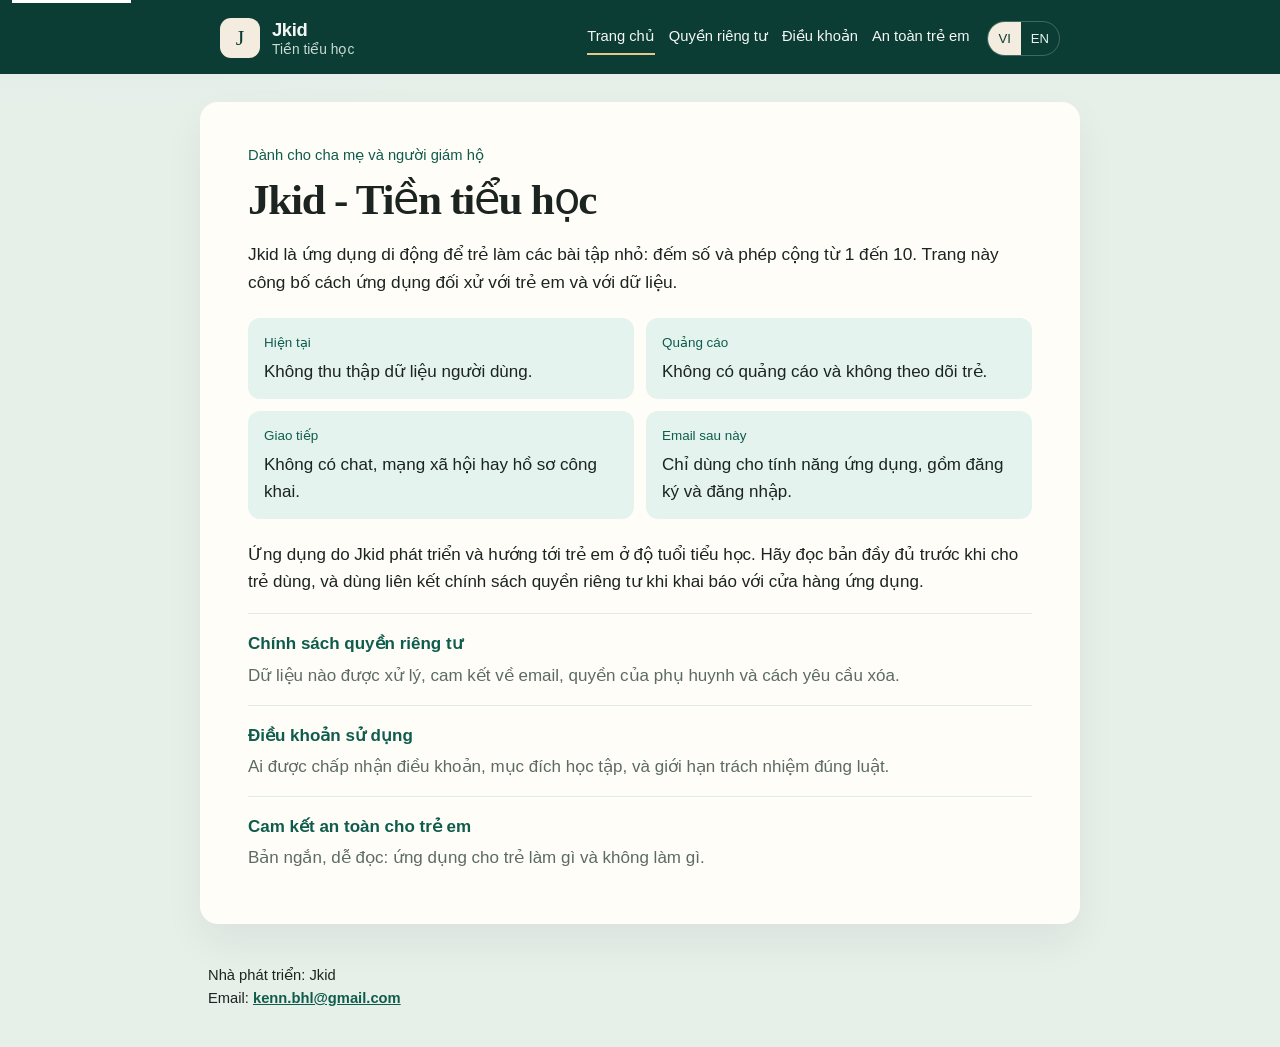
==== index.html @ 2e23b83e "First" ====
<!DOCTYPE html>
<html lang="vi">
<head>
  <meta charset="utf-8">
  <meta name="viewport" content="width=device-width, initial-scale=1">
  <title>Jkid - Tiền tiểu học · Chính sách</title>
  <meta name="description" content="Chính sách của Jkid - Tiền tiểu học: ứng dụng đếm số và phép cộng cho trẻ, hiện không thu thập dữ liệu người dùng.">
  <link rel="icon" href="favicon.svg" type="image/svg+xml">
  <link rel="stylesheet" href="styles.css">
</head>
<body
  data-title-vi="Jkid - Tiền tiểu học · Chính sách"
  data-title-en="Jkid - Tiền tiểu học · Policies"
  data-desc-vi="Chính sách của Jkid - Tiền tiểu học: ứng dụng đếm số và phép cộng cho trẻ, hiện không thu thập dữ liệu người dùng."
  data-desc-en="Policies for Jkid - Tiền tiểu học, a counting and addition app for children that does not collect user data today.">
  <a class="skip" href="#content" data-label-vi="Tới nội dung" data-label-en="Skip to content">Tới nội dung</a>
  <header class="mast">
    <div class="mast-inner">
      <a class="brand" data-keep-lang data-href="index.html" href="index.html">
        <span class="brand-mark" aria-hidden="true">J</span>
        <span class="brand-text">
          <strong class="brand-name">Jkid</strong>
          <span class="brand-sub" data-label-vi="Tiền tiểu học" data-label-en="Early primary math">Tiền tiểu học</span>
        </span>
      </a>
      <div class="mast-tools">
        <nav data-label-mode="aria" data-label-vi="Chính sách" data-label-en="Policies" aria-label="Chính sách">
          <a data-keep-lang data-href="index.html" href="index.html" aria-current="page" data-label-vi="Trang chủ" data-label-en="Home">Trang chủ</a>
          <a data-keep-lang data-href="privacy.html" href="privacy.html" data-label-vi="Quyền riêng tư" data-label-en="Privacy">Quyền riêng tư</a>
          <a data-keep-lang data-href="terms.html" href="terms.html" data-label-vi="Điều khoản" data-label-en="Terms">Điều khoản</a>
          <a data-keep-lang data-href="safety.html" href="safety.html" data-label-vi="An toàn trẻ em" data-label-en="Child safety">An toàn trẻ em</a>
        </nav>
        <div class="lang" role="group" data-label-mode="aria" data-label-vi="Ngôn ngữ" data-label-en="Language" aria-label="Ngôn ngữ">
          <button type="button" data-set-lang="vi" aria-pressed="true">VI</button>
          <button type="button" data-set-lang="en" aria-pressed="false">EN</button>
        </div>
      </div>
    </div>
  </header>
  <main id="content" class="sheet">
    <article data-lang-block="vi">
      <p class="kicker">Dành cho cha mẹ và người giám hộ</p>
      <h1>Jkid - Tiền tiểu học</h1>
      <p class="lead">Jkid là ứng dụng di động để trẻ làm các bài tập nhỏ: đếm số và phép cộng từ 1 đến 10. Trang này công bố cách ứng dụng đối xử với trẻ em và với dữ liệu.</p>
      <dl class="facts">
        <div>
          <dt>Hiện tại</dt>
          <dd>Không thu thập dữ liệu người dùng.</dd>
        </div>
        <div>
          <dt>Quảng cáo</dt>
          <dd>Không có quảng cáo và không theo dõi trẻ.</dd>
        </div>
        <div>
          <dt>Giao tiếp</dt>
          <dd>Không có chat, mạng xã hội hay hồ sơ công khai.</dd>
        </div>
        <div>
          <dt>Email sau này</dt>
          <dd>Chỉ dùng cho tính năng ứng dụng, gồm đăng ký và đăng nhập.</dd>
        </div>
      </dl>
      <p>Ứng dụng do <span data-developer-name>Jkid</span> phát triển và hướng tới trẻ em ở độ tuổi tiểu học. Hãy đọc bản đầy đủ trước khi cho trẻ dùng, và dùng liên kết chính sách quyền riêng tư khi khai báo với cửa hàng ứng dụng.</p>
      <ul class="docs">
        <li>
          <a data-keep-lang data-href="privacy.html" href="privacy.html">Chính sách quyền riêng tư</a>
          <p>Dữ liệu nào được xử lý, cam kết về email, quyền của phụ huynh và cách yêu cầu xóa.</p>
        </li>
        <li>
          <a data-keep-lang data-href="terms.html" href="terms.html">Điều khoản sử dụng</a>
          <p>Ai được chấp nhận điều khoản, mục đích học tập, và giới hạn trách nhiệm đúng luật.</p>
        </li>
        <li>
          <a data-keep-lang data-href="safety.html" href="safety.html">Cam kết an toàn cho trẻ em</a>
          <p>Bản ngắn, dễ đọc: ứng dụng cho trẻ làm gì và không làm gì.</p>
        </li>
      </ul>
    </article>
    <article data-lang-block="en" hidden>
      <p class="kicker">For parents and guardians</p>
      <h1>Jkid - Tiền tiểu học</h1>
      <p class="lead">Jkid is a mobile app for short practice: counting and addition from 1 to 10. These pages explain how the app treats children and data.</p>
      <dl class="facts">
        <div>
          <dt>Today</dt>
          <dd>The app does not collect user data.</dd>
        </div>
        <div>
          <dt>Advertising</dt>
          <dd>No ads and no tracking of children.</dd>
        </div>
        <div>
          <dt>Contact</dt>
          <dd>No chat, social network, or public profile.</dd>
        </div>
        <div>
          <dt>Future email</dt>
          <dd>Used only for app features, including sign-up and sign-in.</dd>
        </div>
      </dl>
      <p>The app is made by <span data-developer-name>Jkid</span> for early primary-school children. Read the full privacy policy before a child uses the app, and use that URL in the app store listing.</p>
      <ul class="docs">
        <li>
          <a data-keep-lang data-href="privacy.html" href="privacy.html">Privacy Policy</a>
          <p>What data is processed, the email commitment, parent rights, and deletion.</p>
        </li>
        <li>
          <a data-keep-lang data-href="terms.html" href="terms.html">Terms of Use</a>
          <p>Who accepts the terms, the learning purpose, and liability limits allowed by law.</p>
        </li>
        <li>
          <a data-keep-lang data-href="safety.html" href="safety.html">Child safety commitment</a>
          <p>A short page on what the app does and does not do with children.</p>
        </li>
      </ul>
    </article>
  </main>
  <footer class="site-footer">
    <div data-lang-block="vi">
      <p class="banner" data-email-warning hidden>Trang chưa có email liên hệ. Trước khi công khai, hãy điền địa chỉ email vào <code>site-config.js</code>.</p>
      <p>Nhà phát triển: <span data-developer-name>Jkid</span><br>
        Email: <a data-contact-email href="site-config.js">cập nhật email liên hệ</a></p>
    </div>
    <div data-lang-block="en" hidden>
      <p class="banner" data-email-warning hidden>No contact email is set. Add one in <code>site-config.js</code> before publishing.</p>
      <p>Developer: <span data-developer-name>Jkid</span><br>
        Email: <a data-contact-email href="site-config.js">add a contact email</a></p>
    </div>
  </footer>
  <script src="site-config.js"></script>
  <script src="site.js"></script>
</body>
</html>
---- styles.css ----
:root {
  --ink: #1b2420;
  --muted: #5c6b64;
  --line: #e3ebe6;
  --paper: #fffdf8;
  --bg: #e7efe9;
  --green: #0f5c4c;
  --green-dark: #0b3d34;
  --mint: #e4f3ee;
  --sand: #f6f1e7;
  --warn-bg: #f8f1df;
  --warn-ink: #6d5314;
  --shadow: 0 18px 40px rgba(15, 40, 32, 0.06);
  --serif: "Iowan Old Style", "Palatino Linotype", Palatino, Georgia, serif;
  --sans: "Avenir Next", "Segoe UI", sans-serif;
}

* { box-sizing: border-box; }

[hidden] { display: none !important; }

html { scroll-behavior: smooth; }

body {
  margin: 0;
  color: var(--ink);
  background:
    radial-gradient(1200px 400px at 10% -10%, #d7ebe3 0%, transparent 55%),
    var(--bg);
  font-family: var(--sans);
  font-size: 17px;
  line-height: 1.6;
}

a { color: var(--green); }

a:hover { color: var(--green-dark); }

.skip {
  position: absolute;
  left: 12px;
  top: -40px;
  background: white;
  padding: 8px 12px;
  z-index: 5;
}

.skip:focus { top: 12px; }

.mast {
  background: var(--green-dark);
  color: #f4f7f5;
}

.mast a { color: inherit; text-decoration: none; }

.mast-inner {
  max-width: 880px;
  margin: 0 auto;
  padding: 18px 20px 16px;
  display: flex;
  flex-wrap: wrap;
  gap: 16px 28px;
  align-items: center;
  justify-content: space-between;
}

.brand {
  display: flex;
  gap: 12px;
  align-items: center;
}

.brand-mark {
  width: 40px;
  height: 40px;
  border-radius: 11px;
  display: grid;
  place-items: center;
  background: #f3ecdf;
  color: var(--green-dark);
  font-family: var(--serif);
  font-size: 22px;
}

.brand-text { display: flex; flex-direction: column; line-height: 1.15; }

.brand-name { font-size: 1.15rem; letter-spacing: -0.02em; }

.brand-sub { color: #c9ddd6; font-size: 0.86rem; margin-top: 2px; }

.mast-tools {
  display: flex;
  flex-wrap: wrap;
  gap: 12px 18px;
  align-items: center;
}

nav {
  display: flex;
  flex-wrap: wrap;
  gap: 6px 14px;
}

nav a {
  font-size: 0.92rem;
  color: #e7f2ee;
  border-bottom: 2px solid transparent;
  padding: 4px 0;
}

nav a[aria-current="page"] { border-bottom-color: #e6c98a; }

.lang {
  display: flex;
  border: 1px solid rgba(255, 255, 255, 0.22);
  border-radius: 999px;
  overflow: hidden;
}

.lang button {
  appearance: none;
  border: 0;
  background: transparent;
  color: #e7f2ee;
  font: inherit;
  font-size: 0.82rem;
  padding: 6px 10px;
  cursor: pointer;
}

.lang button[aria-pressed="true"] {
  background: #f3ecdf;
  color: var(--green-dark);
}

.sheet {
  max-width: 880px;
  margin: 28px auto 40px;
  background: var(--paper);
  border-radius: 18px;
  padding: 42px 48px 36px;
  box-shadow: var(--shadow);
}

.kicker {
  margin: 0 0 8px;
  color: var(--green);
  font-size: 0.92rem;
}

h1 {
  font-family: var(--serif);
  font-weight: 560;
  font-size: clamp(2rem, 4vw, 2.7rem);
  letter-spacing: -0.03em;
  line-height: 1.12;
  margin: 0 0 12px;
}

.meta { color: var(--muted); margin: 0 0 8px; }

.lead { font-size: 1.08rem; }

h2 {
  font-size: 1.22rem;
  line-height: 1.3;
  margin: 2rem 0 0.6rem;
  letter-spacing: -0.02em;
}

h3 { font-size: 1.02rem; margin: 1.3rem 0 0.4rem; }

p, li { color: var(--ink); }

.facts {
  display: grid;
  grid-template-columns: 1fr 1fr;
  gap: 12px;
  margin: 22px 0;
  padding: 0;
}

.facts div {
  background: var(--mint);
  border-radius: 12px;
  padding: 14px 16px;
}

.facts dt {
  color: var(--green);
  font-size: 0.84rem;
  margin-bottom: 4px;
}

.facts dd { margin: 0; }

.promise {
  margin: 18px 0;
  padding: 14px 16px;
  background: var(--sand);
  border-left: 4px solid #c6a15a;
  border-radius: 0 12px 12px 0;
}

.toc {
  display: flex;
  flex-wrap: wrap;
  gap: 8px;
  margin: 18px 0 8px;
  padding: 0;
  list-style: none;
}

.toc a {
  display: inline-block;
  text-decoration: none;
  background: var(--bg);
  color: var(--green-dark);
  border-radius: 999px;
  padding: 4px 10px;
  font-size: 0.86rem;
}

.toc a:hover { background: var(--mint); }

.docs { list-style: none; padding: 0; margin: 18px 0 0; }

.docs li {
  border-top: 1px solid var(--line);
  padding: 16px 0;
}

.docs a { font-weight: 650; text-decoration: none; }

.docs p { margin: 4px 0 0; color: var(--muted); }

.table-wrap { overflow-x: auto; margin: 12px 0 4px; }

table {
  width: 100%;
  border-collapse: collapse;
  font-size: 0.95rem;
}

th, td {
  text-align: left;
  vertical-align: top;
  padding: 10px 12px;
  border-bottom: 1px solid var(--line);
}

th { color: var(--green-dark); font-weight: 650; }

.banner {
  margin: 0 0 18px;
  padding: 12px 14px;
  background: var(--warn-bg);
  color: var(--warn-ink);
  border-radius: 12px;
}

.site-footer {
  max-width: 880px;
  margin: 0 auto 36px;
  padding: 0 8px;
  color: var(--muted);
  font-size: 0.92rem;
}

.site-footer a { font-weight: 650; }

:focus-visible {
  outline: 2px solid #c6a15a;
  outline-offset: 3px;
}

@media (max-width: 720px) {
  .sheet {
    margin: 14px 12px 24px;
    padding: 28px 18px 24px;
    border-radius: 14px;
  }

  .facts { grid-template-columns: 1fr; }

  .site-footer { padding: 0 16px; }
}

@media (prefers-reduced-motion: reduce) {
  html { scroll-behavior: auto; }
}

@media print {
  body { background: white; }
  .mast, .skip, .toc, .site-footer .banner { display: none; }
  .sheet { box-shadow: none; margin: 0; max-width: none; }
}
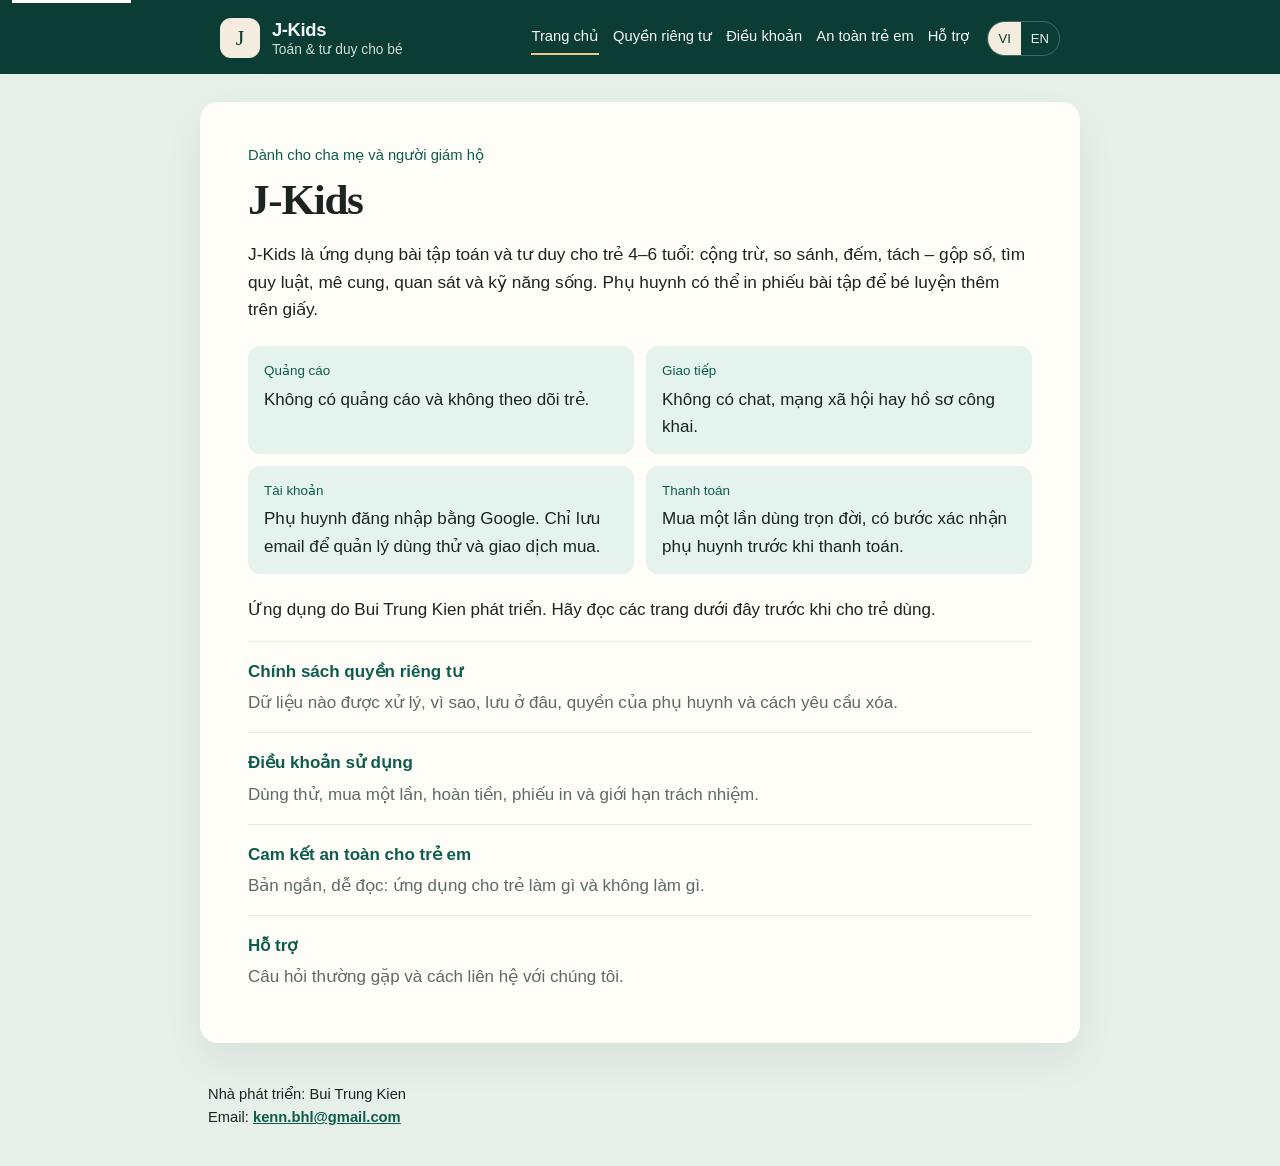
==== commit b6a068d5: "Fix" ====
--- a/index.html
+++ b/index.html
@@ -3,24 +3,24 @@
 <head>
   <meta charset="utf-8">
   <meta name="viewport" content="width=device-width, initial-scale=1">
-  <title>Jkid - Tiền tiểu học · Chính sách</title>
-  <meta name="description" content="Chính sách của Jkid - Tiền tiểu học: ứng dụng đếm số và phép cộng cho trẻ, hiện không thu thập dữ liệu người dùng.">
+  <title>J-Kids · Chính sách và hỗ trợ</title>
+  <meta name="description" content="J-Kids: ứng dụng toán và tư duy cho trẻ 4–6 tuổi, có in phiếu bài tập. Không quảng cáo, không theo dõi trẻ.">
   <link rel="icon" href="favicon.svg" type="image/svg+xml">
   <link rel="stylesheet" href="styles.css">
 </head>
 <body
-  data-title-vi="Jkid - Tiền tiểu học · Chính sách"
-  data-title-en="Jkid - Tiền tiểu học · Policies"
-  data-desc-vi="Chính sách của Jkid - Tiền tiểu học: ứng dụng đếm số và phép cộng cho trẻ, hiện không thu thập dữ liệu người dùng."
-  data-desc-en="Policies for Jkid - Tiền tiểu học, a counting and addition app for children that does not collect user data today.">
+  data-title-vi="J-Kids · Chính sách và hỗ trợ"
+  data-title-en="J-Kids · Policies and support"
+  data-desc-vi="J-Kids: ứng dụng toán và tư duy cho trẻ 4–6 tuổi, có in phiếu bài tập. Không quảng cáo, không theo dõi trẻ."
+  data-desc-en="J-Kids: a math and thinking app for children aged 4–6, with printable worksheets. No ads and no tracking of children.">
   <a class="skip" href="#content" data-label-vi="Tới nội dung" data-label-en="Skip to content">Tới nội dung</a>
   <header class="mast">
     <div class="mast-inner">
       <a class="brand" data-keep-lang data-href="index.html" href="index.html">
         <span class="brand-mark" aria-hidden="true">J</span>
         <span class="brand-text">
-          <strong class="brand-name">Jkid</strong>
-          <span class="brand-sub" data-label-vi="Tiền tiểu học" data-label-en="Early primary math">Tiền tiểu học</span>
+          <strong class="brand-name">J-Kids</strong>
+          <span class="brand-sub" data-label-vi="Toán &amp; tư duy cho bé" data-label-en="Math &amp; thinking for kids">Toán &amp; tư duy cho bé</span>
         </span>
       </a>
       <div class="mast-tools">
@@ -29,6 +29,7 @@
           <a data-keep-lang data-href="privacy.html" href="privacy.html" data-label-vi="Quyền riêng tư" data-label-en="Privacy">Quyền riêng tư</a>
           <a data-keep-lang data-href="terms.html" href="terms.html" data-label-vi="Điều khoản" data-label-en="Terms">Điều khoản</a>
           <a data-keep-lang data-href="safety.html" href="safety.html" data-label-vi="An toàn trẻ em" data-label-en="Child safety">An toàn trẻ em</a>
+          <a data-keep-lang data-href="support.html" href="support.html" data-label-vi="Hỗ trợ" data-label-en="Support">Hỗ trợ</a>
         </nav>
         <div class="lang" role="group" data-label-mode="aria" data-label-vi="Ngôn ngữ" data-label-en="Language" aria-label="Ngôn ngữ">
           <button type="button" data-set-lang="vi" aria-pressed="true">VI</button>
@@ -40,13 +41,9 @@
   <main id="content" class="sheet">
     <article data-lang-block="vi">
       <p class="kicker">Dành cho cha mẹ và người giám hộ</p>
-      <h1>Jkid - Tiền tiểu học</h1>
-      <p class="lead">Jkid là ứng dụng di động để trẻ làm các bài tập nhỏ: đếm số và phép cộng từ 1 đến 10. Trang này công bố cách ứng dụng đối xử với trẻ em và với dữ liệu.</p>
+      <h1>J-Kids</h1>
+      <p class="lead">J-Kids là ứng dụng bài tập toán và tư duy cho trẻ 4–6 tuổi: cộng trừ, so sánh, đếm, tách – gộp số, tìm quy luật, mê cung, quan sát và kỹ năng sống. Phụ huynh có thể in phiếu bài tập để bé luyện thêm trên giấy.</p>
       <dl class="facts">
-        <div>
-          <dt>Hiện tại</dt>
-          <dd>Không thu thập dữ liệu người dùng.</dd>
-        </div>
         <div>
           <dt>Quảng cáo</dt>
           <dd>Không có quảng cáo và không theo dõi trẻ.</dd>
@@ -56,35 +53,39 @@
           <dd>Không có chat, mạng xã hội hay hồ sơ công khai.</dd>
         </div>
         <div>
-          <dt>Email sau này</dt>
-          <dd>Chỉ dùng cho tính năng ứng dụng, gồm đăng ký và đăng nhập.</dd>
+          <dt>Tài khoản</dt>
+          <dd>Phụ huynh đăng nhập bằng Google. Chỉ lưu email để quản lý dùng thử và giao dịch mua.</dd>
+        </div>
+        <div>
+          <dt>Thanh toán</dt>
+          <dd>Mua một lần dùng trọn đời, có bước xác nhận phụ huynh trước khi thanh toán.</dd>
         </div>
       </dl>
-      <p>Ứng dụng do <span data-developer-name>Jkid</span> phát triển và hướng tới trẻ em ở độ tuổi tiểu học. Hãy đọc bản đầy đủ trước khi cho trẻ dùng, và dùng liên kết chính sách quyền riêng tư khi khai báo với cửa hàng ứng dụng.</p>
+      <p>Ứng dụng do <span data-developer-name>Bui Trung Kien</span> phát triển. Hãy đọc các trang dưới đây trước khi cho trẻ dùng.</p>
       <ul class="docs">
         <li>
           <a data-keep-lang data-href="privacy.html" href="privacy.html">Chính sách quyền riêng tư</a>
-          <p>Dữ liệu nào được xử lý, cam kết về email, quyền của phụ huynh và cách yêu cầu xóa.</p>
+          <p>Dữ liệu nào được xử lý, vì sao, lưu ở đâu, quyền của phụ huynh và cách yêu cầu xóa.</p>
         </li>
         <li>
           <a data-keep-lang data-href="terms.html" href="terms.html">Điều khoản sử dụng</a>
-          <p>Ai được chấp nhận điều khoản, mục đích học tập, và giới hạn trách nhiệm đúng luật.</p>
+          <p>Dùng thử, mua một lần, hoàn tiền, phiếu in và giới hạn trách nhiệm.</p>
         </li>
         <li>
           <a data-keep-lang data-href="safety.html" href="safety.html">Cam kết an toàn cho trẻ em</a>
           <p>Bản ngắn, dễ đọc: ứng dụng cho trẻ làm gì và không làm gì.</p>
         </li>
+        <li>
+          <a data-keep-lang data-href="support.html" href="support.html">Hỗ trợ</a>
+          <p>Câu hỏi thường gặp và cách liên hệ với chúng tôi.</p>
+        </li>
       </ul>
     </article>
     <article data-lang-block="en" hidden>
       <p class="kicker">For parents and guardians</p>
-      <h1>Jkid - Tiền tiểu học</h1>
-      <p class="lead">Jkid is a mobile app for short practice: counting and addition from 1 to 10. These pages explain how the app treats children and data.</p>
+      <h1>J-Kids</h1>
+      <p class="lead">J-Kids is a math and thinking app for children aged 4–6: addition and subtraction, comparing, counting, number bonds, patterns, mazes, observation, and life skills. Parents can print worksheets for extra practice on paper.</p>
       <dl class="facts">
-        <div>
-          <dt>Today</dt>
-          <dd>The app does not collect user data.</dd>
-        </div>
         <div>
           <dt>Advertising</dt>
           <dd>No ads and no tracking of children.</dd>
@@ -94,23 +95,31 @@
           <dd>No chat, social network, or public profile.</dd>
         </div>
         <div>
-          <dt>Future email</dt>
-          <dd>Used only for app features, including sign-up and sign-in.</dd>
+          <dt>Account</dt>
+          <dd>A parent signs in with Google. Only the email is stored, to manage the trial and purchases.</dd>
+        </div>
+        <div>
+          <dt>Payment</dt>
+          <dd>One-time lifetime purchase, with a parent confirmation step before payment.</dd>
         </div>
       </dl>
-      <p>The app is made by <span data-developer-name>Jkid</span> for early primary-school children. Read the full privacy policy before a child uses the app, and use that URL in the app store listing.</p>
+      <p>The app is made by <span data-developer-name>Bui Trung Kien</span>. Please read these pages before a child uses the app.</p>
       <ul class="docs">
         <li>
           <a data-keep-lang data-href="privacy.html" href="privacy.html">Privacy Policy</a>
-          <p>What data is processed, the email commitment, parent rights, and deletion.</p>
+          <p>What data is processed, why, where it is stored, parent rights, and deletion.</p>
         </li>
         <li>
           <a data-keep-lang data-href="terms.html" href="terms.html">Terms of Use</a>
-          <p>Who accepts the terms, the learning purpose, and liability limits allowed by law.</p>
+          <p>Trial, one-time purchase, refunds, printed worksheets, and liability limits.</p>
         </li>
         <li>
           <a data-keep-lang data-href="safety.html" href="safety.html">Child safety commitment</a>
           <p>A short page on what the app does and does not do with children.</p>
+        </li>
+        <li>
+          <a data-keep-lang data-href="support.html" href="support.html">Support</a>
+          <p>Frequently asked questions and how to reach us.</p>
         </li>
       </ul>
     </article>
@@ -118,12 +127,12 @@
   <footer class="site-footer">
     <div data-lang-block="vi">
       <p class="banner" data-email-warning hidden>Trang chưa có email liên hệ. Trước khi công khai, hãy điền địa chỉ email vào <code>site-config.js</code>.</p>
-      <p>Nhà phát triển: <span data-developer-name>Jkid</span><br>
+      <p>Nhà phát triển: <span data-developer-name>Bui Trung Kien</span><br>
         Email: <a data-contact-email href="site-config.js">cập nhật email liên hệ</a></p>
     </div>
     <div data-lang-block="en" hidden>
       <p class="banner" data-email-warning hidden>No contact email is set. Add one in <code>site-config.js</code> before publishing.</p>
-      <p>Developer: <span data-developer-name>Jkid</span><br>
+      <p>Developer: <span data-developer-name>Bui Trung Kien</span><br>
         Email: <a data-contact-email href="site-config.js">add a contact email</a></p>
     </div>
   </footer>
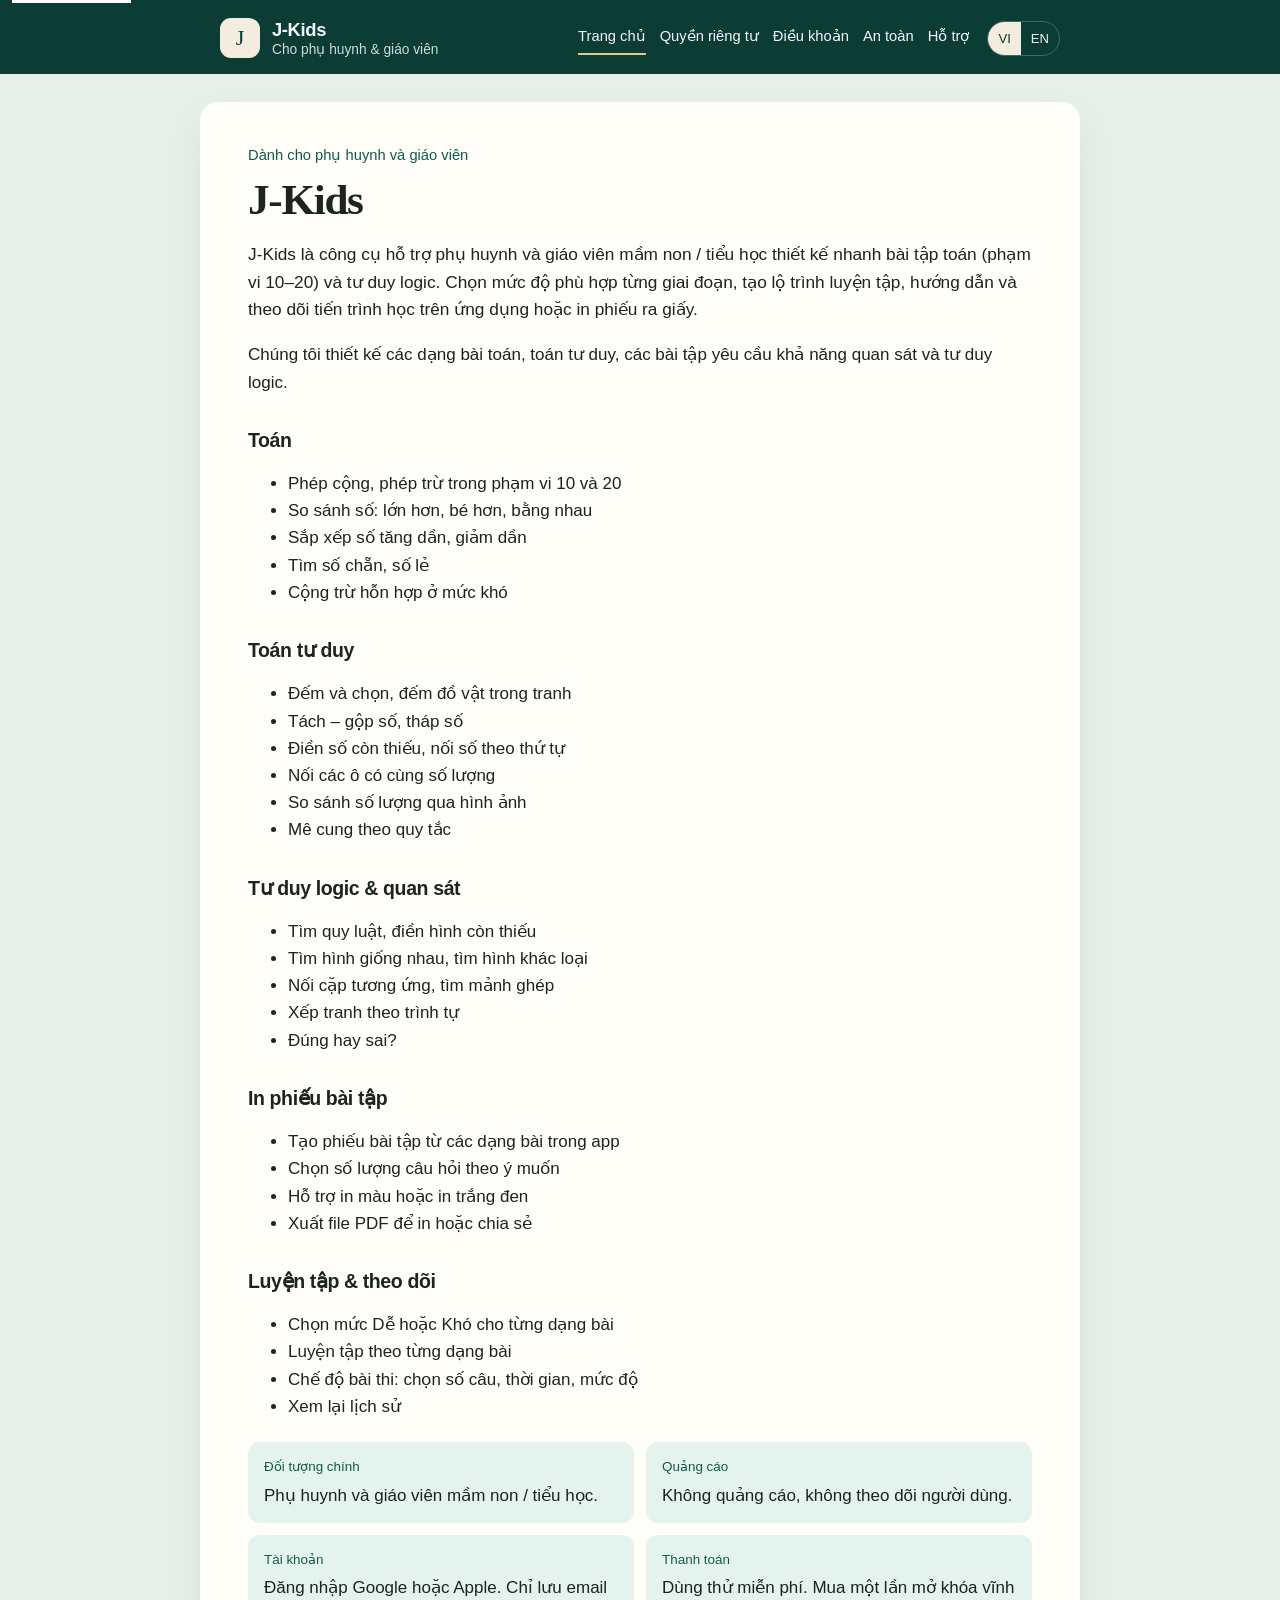
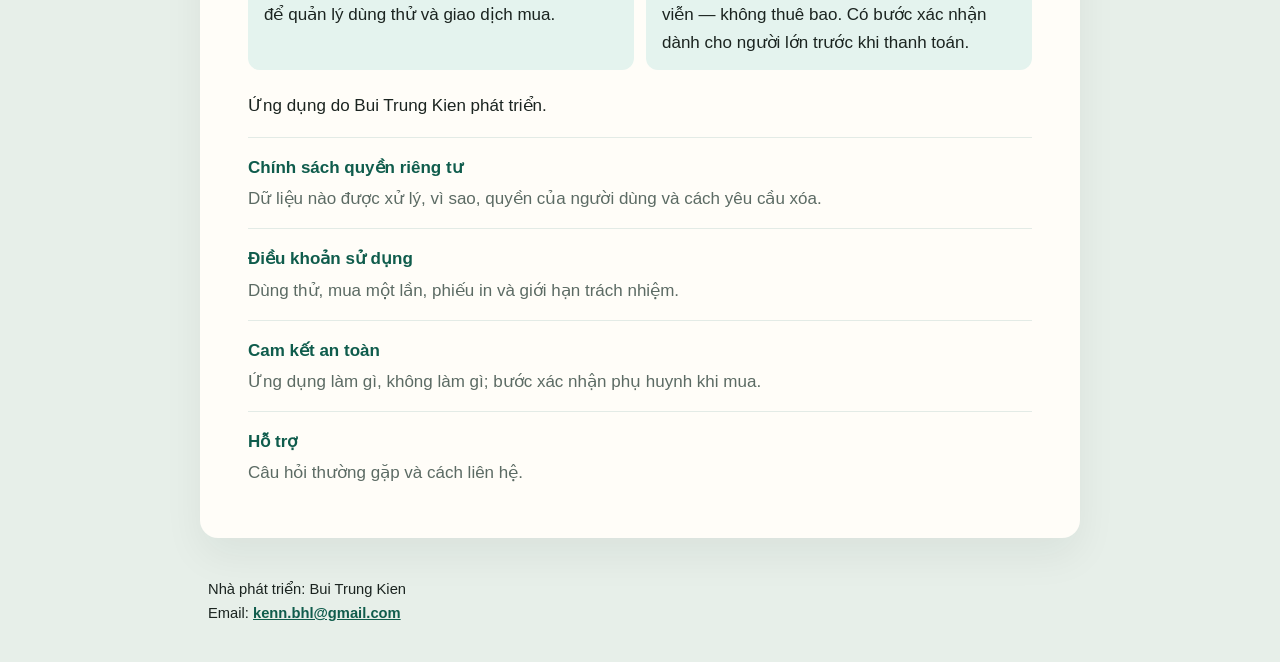
==== commit 8832a934: "New policy" ====
--- a/index.html
+++ b/index.html
@@ -4,15 +4,15 @@
   <meta charset="utf-8">
   <meta name="viewport" content="width=device-width, initial-scale=1">
   <title>J-Kids · Chính sách và hỗ trợ</title>
-  <meta name="description" content="J-Kids: ứng dụng toán và tư duy cho trẻ 4–6 tuổi, có in phiếu bài tập. Không quảng cáo, không theo dõi trẻ.">
+  <meta name="description" content="J-Kids: công cụ hỗ trợ phụ huynh và giáo viên mầm non / tiểu học thiết kế bài tập toán (phạm vi 10–20) và tư duy logic. Không quảng cáo.">
   <link rel="icon" href="favicon.svg" type="image/svg+xml">
   <link rel="stylesheet" href="styles.css">
 </head>
 <body
   data-title-vi="J-Kids · Chính sách và hỗ trợ"
   data-title-en="J-Kids · Policies and support"
-  data-desc-vi="J-Kids: ứng dụng toán và tư duy cho trẻ 4–6 tuổi, có in phiếu bài tập. Không quảng cáo, không theo dõi trẻ."
-  data-desc-en="J-Kids: a math and thinking app for children aged 4–6, with printable worksheets. No ads and no tracking of children.">
+  data-desc-vi="J-Kids: công cụ hỗ trợ phụ huynh và giáo viên mầm non / tiểu học thiết kế bài tập toán (phạm vi 10–20) và tư duy logic. Không quảng cáo."
+  data-desc-en="J-Kids: a tool for parents and preschool / elementary teachers to design early math (range 10–20) and logic exercises. No ads.">
   <a class="skip" href="#content" data-label-vi="Tới nội dung" data-label-en="Skip to content">Tới nội dung</a>
   <header class="mast">
     <div class="mast-inner">
@@ -20,7 +20,7 @@
         <span class="brand-mark" aria-hidden="true">J</span>
         <span class="brand-text">
           <strong class="brand-name">J-Kids</strong>
-          <span class="brand-sub" data-label-vi="Toán &amp; tư duy cho bé" data-label-en="Math &amp; thinking for kids">Toán &amp; tư duy cho bé</span>
+          <span class="brand-sub" data-label-vi="Cho phụ huynh &amp; giáo viên" data-label-en="For parents &amp; teachers">Cho phụ huynh &amp; giáo viên</span>
         </span>
       </a>
       <div class="mast-tools">
@@ -28,7 +28,7 @@
           <a data-keep-lang data-href="index.html" href="index.html" aria-current="page" data-label-vi="Trang chủ" data-label-en="Home">Trang chủ</a>
           <a data-keep-lang data-href="privacy.html" href="privacy.html" data-label-vi="Quyền riêng tư" data-label-en="Privacy">Quyền riêng tư</a>
           <a data-keep-lang data-href="terms.html" href="terms.html" data-label-vi="Điều khoản" data-label-en="Terms">Điều khoản</a>
-          <a data-keep-lang data-href="safety.html" href="safety.html" data-label-vi="An toàn trẻ em" data-label-en="Child safety">An toàn trẻ em</a>
+          <a data-keep-lang data-href="safety.html" href="safety.html" data-label-vi="An toàn" data-label-en="Safety">An toàn</a>
           <a data-keep-lang data-href="support.html" href="support.html" data-label-vi="Hỗ trợ" data-label-en="Support">Hỗ trợ</a>
         </nav>
         <div class="lang" role="group" data-label-mode="aria" data-label-vi="Ngôn ngữ" data-label-en="Language" aria-label="Ngôn ngữ">
@@ -40,86 +40,178 @@
   </header>
   <main id="content" class="sheet">
     <article data-lang-block="vi">
-      <p class="kicker">Dành cho cha mẹ và người giám hộ</p>
+      <p class="kicker">Dành cho phụ huynh và giáo viên</p>
       <h1>J-Kids</h1>
-      <p class="lead">J-Kids là ứng dụng bài tập toán và tư duy cho trẻ 4–6 tuổi: cộng trừ, so sánh, đếm, tách – gộp số, tìm quy luật, mê cung, quan sát và kỹ năng sống. Phụ huynh có thể in phiếu bài tập để bé luyện thêm trên giấy.</p>
+      <p class="lead">J-Kids là công cụ hỗ trợ phụ huynh và giáo viên mầm non / tiểu học thiết kế nhanh bài tập toán (phạm vi 10–20) và tư duy logic. Chọn mức độ phù hợp từng giai đoạn, tạo lộ trình luyện tập, hướng dẫn và theo dõi tiến trình học trên ứng dụng hoặc in phiếu ra giấy.</p>
+      <p>Chúng tôi thiết kế các dạng bài toán, toán tư duy, các bài tập yêu cầu khả năng quan sát và tư duy logic.</p>
+
+      <h2>Toán</h2>
+      <ul>
+        <li>Phép cộng, phép trừ trong phạm vi 10 và 20</li>
+        <li>So sánh số: lớn hơn, bé hơn, bằng nhau</li>
+        <li>Sắp xếp số tăng dần, giảm dần</li>
+        <li>Tìm số chẵn, số lẻ</li>
+        <li>Cộng trừ hỗn hợp ở mức khó</li>
+      </ul>
+
+      <h2>Toán tư duy</h2>
+      <ul>
+        <li>Đếm và chọn, đếm đồ vật trong tranh</li>
+        <li>Tách – gộp số, tháp số</li>
+        <li>Điền số còn thiếu, nối số theo thứ tự</li>
+        <li>Nối các ô có cùng số lượng</li>
+        <li>So sánh số lượng qua hình ảnh</li>
+        <li>Mê cung theo quy tắc</li>
+      </ul>
+
+      <h2>Tư duy logic &amp; quan sát</h2>
+      <ul>
+        <li>Tìm quy luật, điền hình còn thiếu</li>
+        <li>Tìm hình giống nhau, tìm hình khác loại</li>
+        <li>Nối cặp tương ứng, tìm mảnh ghép</li>
+        <li>Xếp tranh theo trình tự</li>
+        <li>Đúng hay sai?</li>
+      </ul>
+
+      <h2>In phiếu bài tập</h2>
+      <ul>
+        <li>Tạo phiếu bài tập từ các dạng bài trong app</li>
+        <li>Chọn số lượng câu hỏi theo ý muốn</li>
+        <li>Hỗ trợ in màu hoặc in trắng đen</li>
+        <li>Xuất file PDF để in hoặc chia sẻ</li>
+      </ul>
+
+      <h2>Luyện tập &amp; theo dõi</h2>
+      <ul>
+        <li>Chọn mức Dễ hoặc Khó cho từng dạng bài</li>
+        <li>Luyện tập theo từng dạng bài</li>
+        <li>Chế độ bài thi: chọn số câu, thời gian, mức độ</li>
+        <li>Xem lại lịch sử</li>
+      </ul>
+
       <dl class="facts">
         <div>
+          <dt>Đối tượng chính</dt>
+          <dd>Phụ huynh và giáo viên mầm non / tiểu học.</dd>
+        </div>
+        <div>
           <dt>Quảng cáo</dt>
-          <dd>Không có quảng cáo và không theo dõi trẻ.</dd>
-        </div>
-        <div>
-          <dt>Giao tiếp</dt>
-          <dd>Không có chat, mạng xã hội hay hồ sơ công khai.</dd>
+          <dd>Không quảng cáo, không theo dõi người dùng.</dd>
         </div>
         <div>
           <dt>Tài khoản</dt>
-          <dd>Phụ huynh đăng nhập bằng Google. Chỉ lưu email để quản lý dùng thử và giao dịch mua.</dd>
+          <dd>Đăng nhập Google hoặc Apple. Chỉ lưu email để quản lý dùng thử và giao dịch mua.</dd>
         </div>
         <div>
           <dt>Thanh toán</dt>
-          <dd>Mua một lần dùng trọn đời, có bước xác nhận phụ huynh trước khi thanh toán.</dd>
+          <dd>Dùng thử miễn phí. Mua một lần mở khóa vĩnh viễn — không thuê bao. Có bước xác nhận dành cho người lớn trước khi thanh toán.</dd>
         </div>
       </dl>
-      <p>Ứng dụng do <span data-developer-name>Bui Trung Kien</span> phát triển. Hãy đọc các trang dưới đây trước khi cho trẻ dùng.</p>
+      <p>Ứng dụng do <span data-developer-name>Bui Trung Kien</span> phát triển.</p>
       <ul class="docs">
         <li>
           <a data-keep-lang data-href="privacy.html" href="privacy.html">Chính sách quyền riêng tư</a>
-          <p>Dữ liệu nào được xử lý, vì sao, lưu ở đâu, quyền của phụ huynh và cách yêu cầu xóa.</p>
+          <p>Dữ liệu nào được xử lý, vì sao, quyền của người dùng và cách yêu cầu xóa.</p>
         </li>
         <li>
           <a data-keep-lang data-href="terms.html" href="terms.html">Điều khoản sử dụng</a>
-          <p>Dùng thử, mua một lần, hoàn tiền, phiếu in và giới hạn trách nhiệm.</p>
-        </li>
-        <li>
-          <a data-keep-lang data-href="safety.html" href="safety.html">Cam kết an toàn cho trẻ em</a>
-          <p>Bản ngắn, dễ đọc: ứng dụng cho trẻ làm gì và không làm gì.</p>
+          <p>Dùng thử, mua một lần, phiếu in và giới hạn trách nhiệm.</p>
+        </li>
+        <li>
+          <a data-keep-lang data-href="safety.html" href="safety.html">Cam kết an toàn</a>
+          <p>Ứng dụng làm gì, không làm gì; bước xác nhận phụ huynh khi mua.</p>
         </li>
         <li>
           <a data-keep-lang data-href="support.html" href="support.html">Hỗ trợ</a>
-          <p>Câu hỏi thường gặp và cách liên hệ với chúng tôi.</p>
+          <p>Câu hỏi thường gặp và cách liên hệ.</p>
         </li>
       </ul>
     </article>
     <article data-lang-block="en" hidden>
-      <p class="kicker">For parents and guardians</p>
+      <p class="kicker">For parents and teachers</p>
       <h1>J-Kids</h1>
-      <p class="lead">J-Kids is a math and thinking app for children aged 4–6: addition and subtraction, comparing, counting, number bonds, patterns, mazes, observation, and life skills. Parents can print worksheets for extra practice on paper.</p>
+      <p class="lead">J-Kids helps parents and preschool / elementary teachers quickly design early math exercises (number range 10–20) and logic practice. Choose a suitable difficulty, build practice paths, guide learners, and track progress in the app or print worksheets.</p>
+      <p>We provide math, math-thinking, observation, and logic exercise types.</p>
+
+      <h2>Math</h2>
+      <ul>
+        <li>Addition and subtraction within 10 and 20</li>
+        <li>Comparing numbers: greater than, less than, equal</li>
+        <li>Ordering numbers ascending and descending</li>
+        <li>Finding even and odd numbers</li>
+        <li>Mixed addition and subtraction at a harder level</li>
+      </ul>
+
+      <h2>Math thinking</h2>
+      <ul>
+        <li>Count and choose; count objects in a picture</li>
+        <li>Number bonds and number pyramids</li>
+        <li>Fill missing numbers; connect numbers in order</li>
+        <li>Connect boxes with the same quantity</li>
+        <li>Compare quantities with pictures</li>
+        <li>Rule-based mazes</li>
+      </ul>
+
+      <h2>Logic &amp; observation</h2>
+      <ul>
+        <li>Find patterns; fill the missing figure</li>
+        <li>Find matching or odd-one-out pictures</li>
+        <li>Match pairs; find missing puzzle pieces</li>
+        <li>Order picture sequences</li>
+        <li>True or false?</li>
+      </ul>
+
+      <h2>Print worksheets</h2>
+      <ul>
+        <li>Create worksheets from in-app exercise types</li>
+        <li>Choose how many questions</li>
+        <li>Color or black-and-white printing</li>
+        <li>Export PDF to print or share</li>
+      </ul>
+
+      <h2>Practice &amp; tracking</h2>
+      <ul>
+        <li>Easy or Hard per exercise type</li>
+        <li>Practice by type</li>
+        <li>Test mode: questions, time, difficulty</li>
+        <li>Review history</li>
+      </ul>
+
       <dl class="facts">
         <div>
+          <dt>Primary audience</dt>
+          <dd>Parents and preschool / elementary teachers.</dd>
+        </div>
+        <div>
           <dt>Advertising</dt>
-          <dd>No ads and no tracking of children.</dd>
-        </div>
-        <div>
-          <dt>Contact</dt>
-          <dd>No chat, social network, or public profile.</dd>
+          <dd>No ads and no user tracking.</dd>
         </div>
         <div>
           <dt>Account</dt>
-          <dd>A parent signs in with Google. Only the email is stored, to manage the trial and purchases.</dd>
+          <dd>Sign in with Google or Apple. Only the email is stored to manage the trial and purchases.</dd>
         </div>
         <div>
           <dt>Payment</dt>
-          <dd>One-time lifetime purchase, with a parent confirmation step before payment.</dd>
+          <dd>Free trial. One-time lifetime unlock — no subscription. An adult confirmation step is required before payment.</dd>
         </div>
       </dl>
-      <p>The app is made by <span data-developer-name>Bui Trung Kien</span>. Please read these pages before a child uses the app.</p>
+      <p>Made by <span data-developer-name>Bui Trung Kien</span>.</p>
       <ul class="docs">
         <li>
           <a data-keep-lang data-href="privacy.html" href="privacy.html">Privacy Policy</a>
-          <p>What data is processed, why, where it is stored, parent rights, and deletion.</p>
+          <p>What data is processed, why, user rights, and deletion.</p>
         </li>
         <li>
           <a data-keep-lang data-href="terms.html" href="terms.html">Terms of Use</a>
-          <p>Trial, one-time purchase, refunds, printed worksheets, and liability limits.</p>
-        </li>
-        <li>
-          <a data-keep-lang data-href="safety.html" href="safety.html">Child safety commitment</a>
-          <p>A short page on what the app does and does not do with children.</p>
+          <p>Trial, one-time purchase, printed worksheets, and liability limits.</p>
+        </li>
+        <li>
+          <a data-keep-lang data-href="safety.html" href="safety.html">Safety commitment</a>
+          <p>What the app does and does not do; parent confirmation before purchase.</p>
         </li>
         <li>
           <a data-keep-lang data-href="support.html" href="support.html">Support</a>
-          <p>Frequently asked questions and how to reach us.</p>
+          <p>FAQ and how to reach us.</p>
         </li>
       </ul>
     </article>
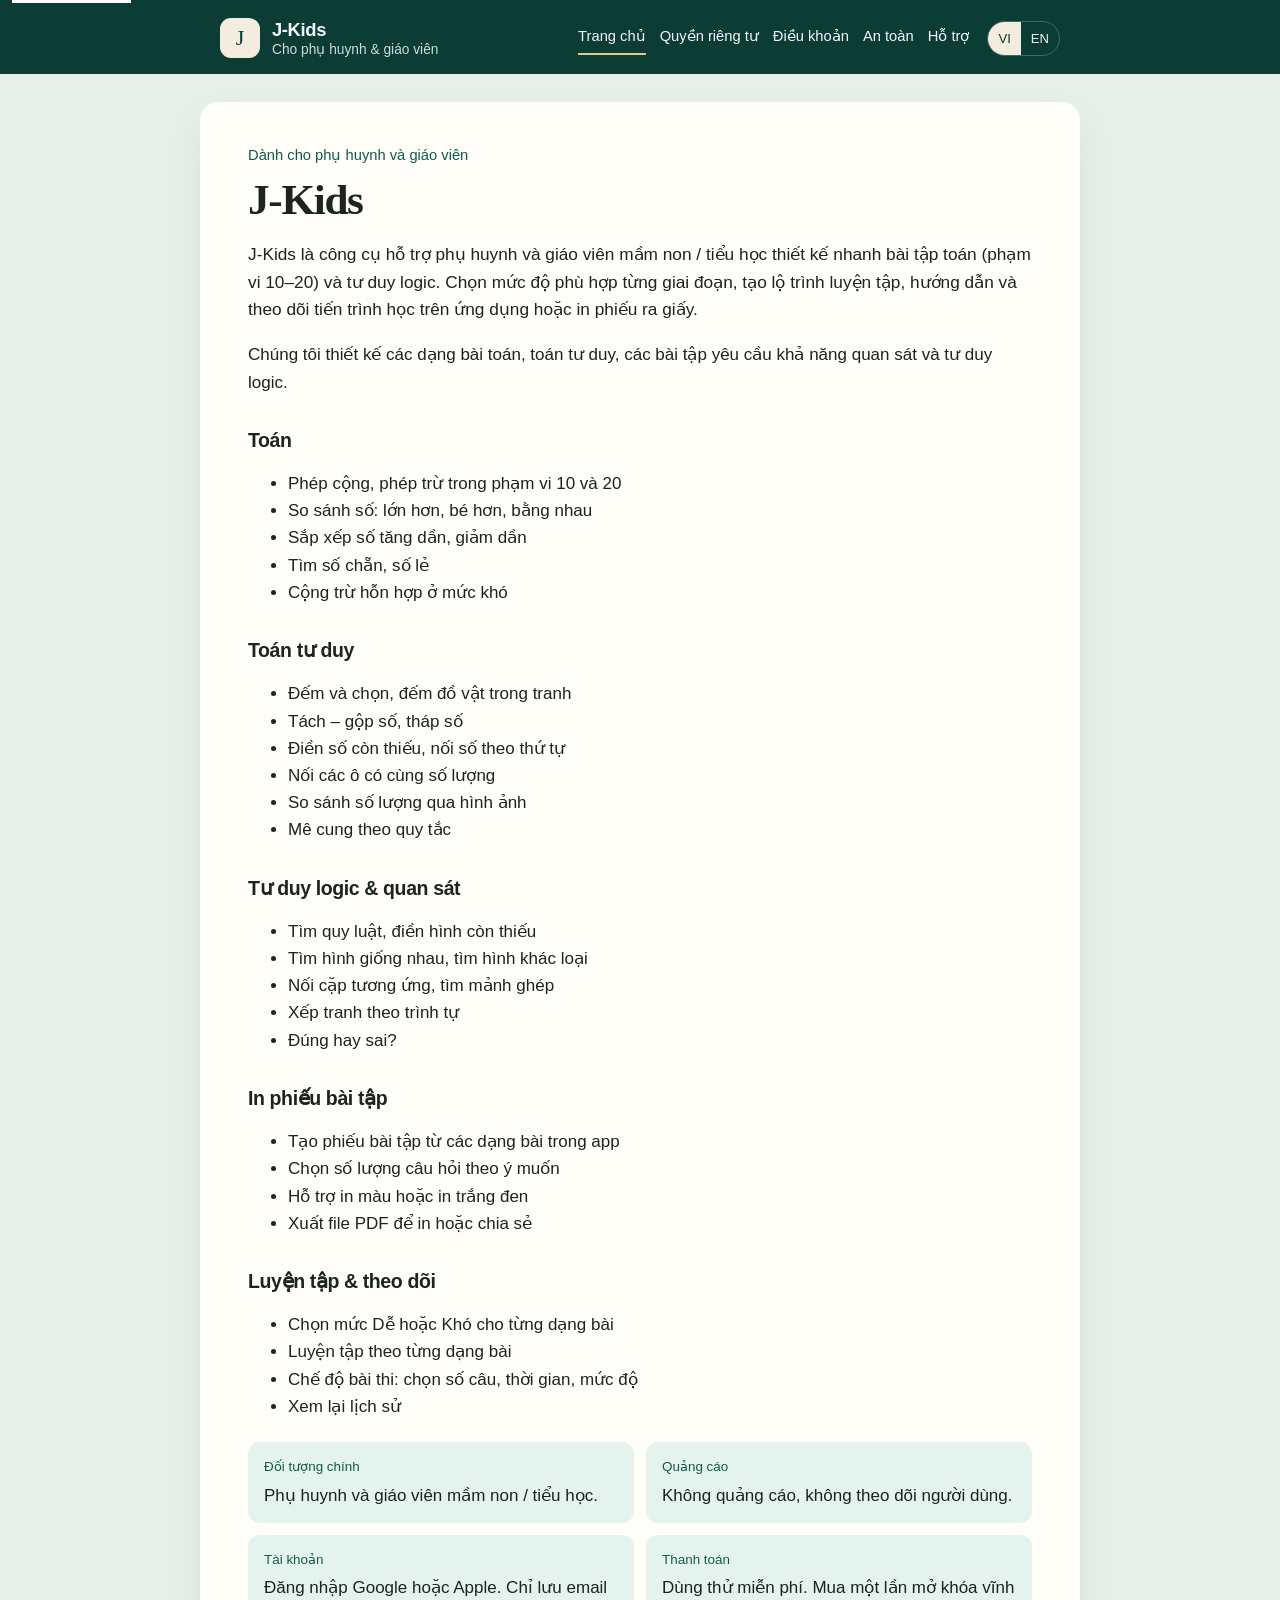
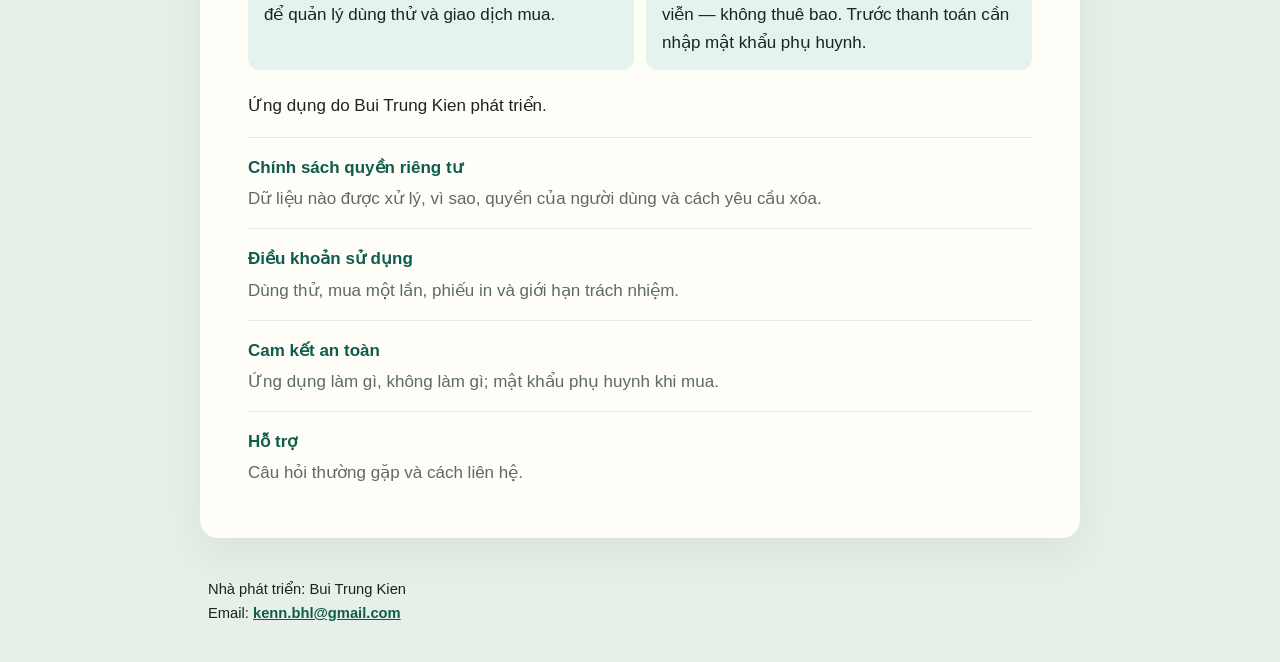
==== commit 8344618b: "New app" ====
--- a/index.html
+++ b/index.html
@@ -104,7 +104,7 @@
         </div>
         <div>
           <dt>Thanh toán</dt>
-          <dd>Dùng thử miễn phí. Mua một lần mở khóa vĩnh viễn — không thuê bao. Có bước xác nhận dành cho người lớn trước khi thanh toán.</dd>
+          <dd>Dùng thử miễn phí. Mua một lần mở khóa vĩnh viễn — không thuê bao. Trước thanh toán cần nhập mật khẩu phụ huynh.</dd>
         </div>
       </dl>
       <p>Ứng dụng do <span data-developer-name>Bui Trung Kien</span> phát triển.</p>
@@ -119,7 +119,7 @@
         </li>
         <li>
           <a data-keep-lang data-href="safety.html" href="safety.html">Cam kết an toàn</a>
-          <p>Ứng dụng làm gì, không làm gì; bước xác nhận phụ huynh khi mua.</p>
+          <p>Ứng dụng làm gì, không làm gì; mật khẩu phụ huynh khi mua.</p>
         </li>
         <li>
           <a data-keep-lang data-href="support.html" href="support.html">Hỗ trợ</a>
@@ -192,7 +192,7 @@
         </div>
         <div>
           <dt>Payment</dt>
-          <dd>Free trial. One-time lifetime unlock — no subscription. An adult confirmation step is required before payment.</dd>
+          <dd>Free trial. One-time lifetime unlock — no subscription. The parent password is required before payment.</dd>
         </div>
       </dl>
       <p>Made by <span data-developer-name>Bui Trung Kien</span>.</p>
@@ -207,7 +207,7 @@
         </li>
         <li>
           <a data-keep-lang data-href="safety.html" href="safety.html">Safety commitment</a>
-          <p>What the app does and does not do; parent confirmation before purchase.</p>
+          <p>What the app does and does not do; parent password before purchase.</p>
         </li>
         <li>
           <a data-keep-lang data-href="support.html" href="support.html">Support</a>
